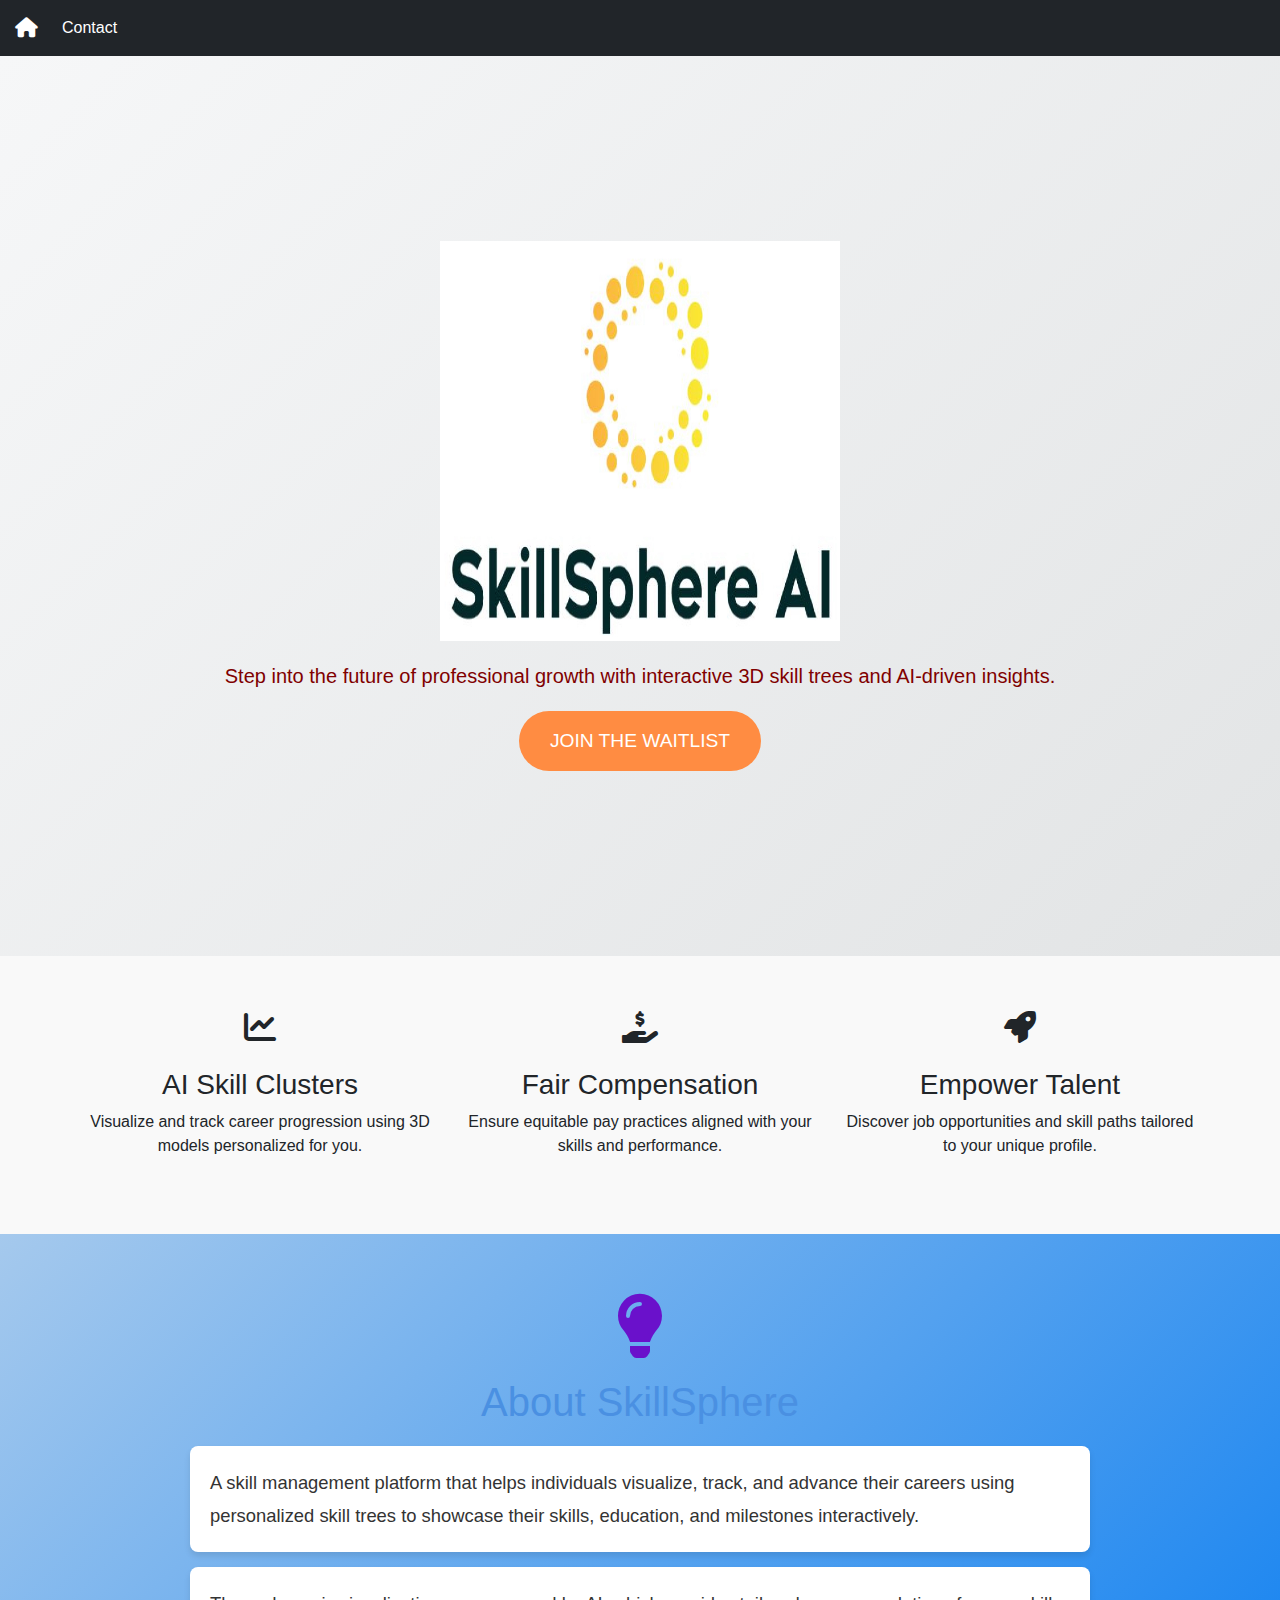
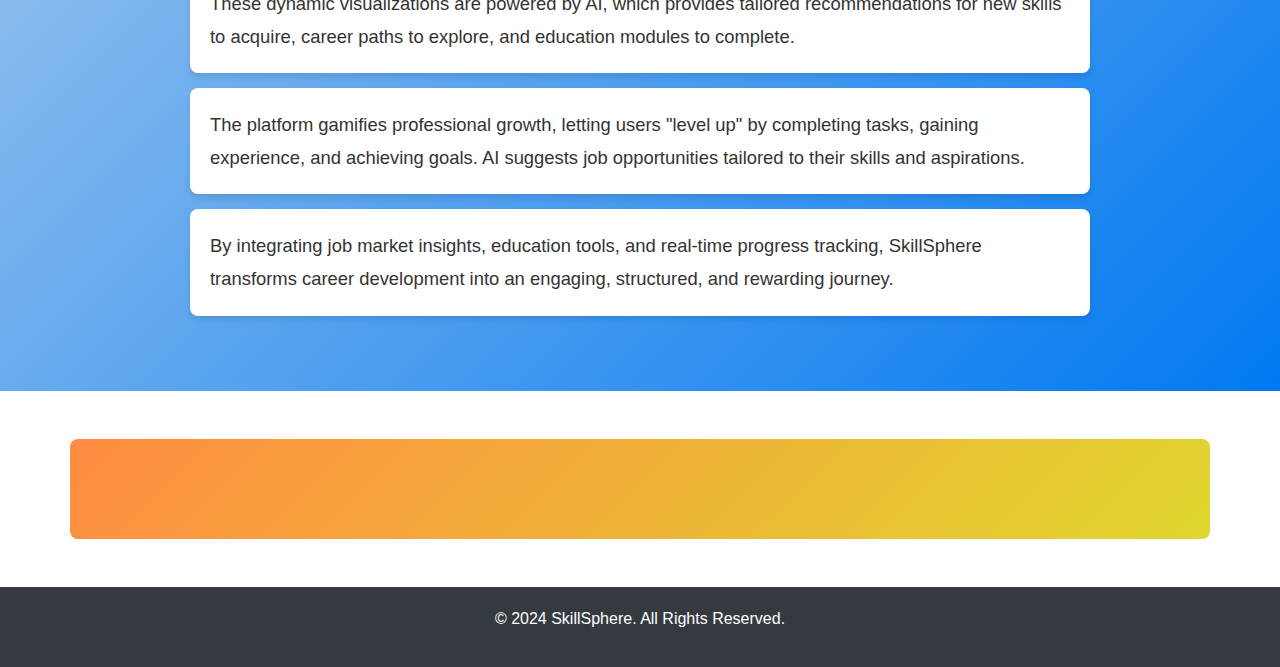
==== index.html @ cb1ab683 "fixed css issue" ====
<!DOCTYPE html>
<html lang="en">
  <head>
    <meta charset="UTF-8" />
    <meta name="viewport" content="width=device-width, initial-scale=1.0" />
    <title>SkillSphere - Redefining Skill Management</title>
    <!-- Bootstrap CSS -->
    <link
      href="https://cdn.jsdelivr.net/npm/bootstrap@5.3.0-alpha1/dist/css/bootstrap.min.css"
      rel="stylesheet"
    />
    <!-- FontAwesome -->
    <link
      rel="stylesheet"
      href="https://cdnjs.cloudflare.com/ajax/libs/font-awesome/6.0.0-beta3/css/all.min.css"
    />
    <link rel="stylesheet" href="style.css">
   
    <!-- MailerLite Universal -->
    <script>
      (function (w, d, e, u, f, l, n) {
        (w[f] =
          w[f] ||
          function () {
            (w[f].q = w[f].q || []).push(arguments);
          }),
          (l = d.createElement(e)),
          (l.async = 1),
          (l.src = u),
          (n = d.getElementsByTagName(e)[0]),
          n.parentNode.insertBefore(l, n);
      })(
        window,
        document,
        "script",
        "https://assets.mailerlite.com/js/universal.js",
        "ml"
      );
      ml("account", "1200268");
    </script>
    <!-- End MailerLite Universal -->
  </head>

  <body>
    <!-- Navbar -->
    <nav class="navbar navbar-expand-lg navbar-dark bg-dark">
      <a class="navbar-brand" href="index.html" style="padding-left: 15px;"><i class="fa-solid fa-house"></i></a>
      <button
        class="navbar-toggler"
        type="button"
        data-bs-toggle="collapse"
        data-bs-target="#navbarNavAltMarkup"
        aria-controls="navbarNavAltMarkup"
        aria-expanded="false"
        aria-label="Toggle navigation">
        <span class="navbar-toggler-icon"></span>
      </button>
      <div class="collapse navbar-collapse" id="navbarNavAltMarkup">
        <div class="navbar-nav">
          <a class="nav-item nav-link active" href="contact.html">Contact</a>
        </div>
      </div>
    </nav>
    <!-- End Navbar -->
    <!-- Hero Section -->
    <section class="hero">
      <div class="container">
        <img
          src="logowithtitle.jpg"
          style="height: 400px; width: 400px; border-radius: 0px"
        />
        <p>
          Step into the future of professional growth with interactive 3D skill
          trees and AI-driven insights.
        </p>
        <a href="#waitlist" class="btn btn-custom">Join the Waitlist</a>
      </div>
    </section>

    <!-- Features Section -->
    <section class="features">
      <div class="container">
        <div class="row text-center">
          <div class="col-md-4">
            <i class="fas fa-chart-line feature-icon fa-2xl" style="padding-bottom: 40px;""></i>
            <h3>AI Skill Clusters</h3>
            <p>
              Visualize and track career progression using 3D models
              personalized for you.
            </p>
          </div>
          <div class="col-md-4">
            <i class="fas fa-hand-holding-usd feature-icon fa-2xl" style="padding-bottom: 40px;"></i>
            <h3>Fair Compensation</h3>
            <p>
              Ensure equitable pay practices aligned with your skills and
              performance.
            </p>
          </div>
          <div class="col-md-4">
            <i class="fas fa-rocket feature-icon fa-2xl" style="padding-bottom: 40px;"></i>
            <h3>Empower Talent</h3>
            <p>
              Discover job opportunities and skill paths tailored to your unique
              profile.
            </p>
          </div>
        </div>
      </div>
    </section>

    <!-- About Section -->
    <section class="about-section">
      <div class="about-content">
        <i class="fas fa-lightbulb about-icon"></i>
        <h2>About SkillSphere</h2>

        <div class="info-card">
          <p>
            
A skill management platform that helps individuals visualize, track, and advance their careers 
using personalized skill trees to showcase their skills, education, and milestones interactively.
          </p>
        </div>

        <div class="info-card">
          <p>
            These dynamic visualizations are powered by AI,
            which provides tailored recommendations for new skills to acquire,
            career paths to explore, and education modules to complete.
          </p>
        </div>
      
        <div class="info-card">
          <p>
            The platform gamifies professional growth, letting users "level up" by completing tasks, 
            gaining experience, and achieving goals. AI suggests job opportunities tailored to their skills and aspirations.
          </p>
        </div>

        <div class="info-card">
          <p>
            By integrating job market insights, education tools, and real-time
            progress tracking, SkillSphere transforms career development into an
            engaging, structured, and rewarding journey.
          </p>
        </div>
      </div>
    </section>

    <!-- Call-to-Action Section -->

    <section id="waitlist" class="text-center py-5">
      <div class="container cta">
        <div class="ml-embedded" data-form="h3P9RH"></div>
      </div>
    </section>

    <!-- Footer -->
    <footer>
      <p>&copy; 2024 SkillSphere. All Rights Reserved.</p>
    </footer>

    <!-- Bootstrap JS -->
    <script src="https://cdn.jsdelivr.net/npm/bootstrap@5.3.0-alpha1/dist/js/bootstrap.bundle.min.js"></script>
    <!-- jQuery -->
    <script src="https://code.jquery.com/jquery-3.6.0.min.js"></script>
    <!-- Custom JS -->
    <script>
      $(document).ready(function () {
        $("#waitlist-form").on("submit", function (e) {
          e.preventDefault();
          alert("Thank you for signing up!");
        });
      });
    </script>
  </body>
</html>
---- style.css ----
@media (max-width: 768px) {
    body {
      font-size: 14px;
      padding: 10px;
    }
  }

  body {
    font-family: Arial, sans-serif;
    margin: 0;
    padding: 0;
    overflow-x: hidden;
    justify-content: center;
    align-items: center;
  }

  .hero {
    background: linear-gradient(135deg, #f6f7f8, rgb(226, 228, 229));
    /*background-image: url(headerimage.png);*/
    background-repeat: no-repeat;
    background-position: center center;
    color: maroon;
    height: 100vh;
    display: flex;
    flex-direction: column;
    justify-content: center;
    align-items: center;
    text-align: center;
    position: relative;
    overflow: hidden;
  }

  .hero h1 {
    font-size: 3.5rem;
    font-weight: bold;
    animation: fadeIn 1.5s ease-in-out;
  }

  .hero p {
    font-size: 1.25rem;
    margin: 20px 0;
    animation: fadeIn 2s ease-in-out;
  }

  .btn-custom {
    background-color: #ff8c42;
    color: white;
    padding: 15px 30px;
    font-size: 1.2rem;
    border-radius: 50px;
    text-transform: uppercase;
    transition: transform 0.3s ease, background-color 0.3s ease;
  }

  .btn-custom:hover {
    background-color: #e07a2e;
    transform: scale(1.05);
  }

  .features {
    background-color: #f9f9f9;
    padding: 60px 0;
  }

  .about-section {
    padding: 60px 20px;
    background: linear-gradient(135deg, #a5c9ed, #0179f1);
  }

  .about-content {
    max-width: 1200px;
    margin: auto;
    text-align: center;
  }

  .about-content h2 {
    font-size: 2.5rem;
    color: #4a90e2;
    margin-bottom: 20px;
  }

  .about-content p {
    font-size: 1.15rem;
    line-height: 1.8;
    margin-bottom: 30px;
    color: #333;
  }

  .about-icon {
    font-size: 4rem;
    color: #6a11cb;
    margin-bottom: 20px;
  }

  .cta {
    background: linear-gradient(135deg, #ff8c42, #e0d72e);
    color: white;
    padding: 50px 20px;
    text-align: center;
    border-radius: 8px;
  }

  footer {
    background-color: #343a40;
    color: white;
    padding: 20px 0;
    text-align: center;
  }

  .info-card {
    background: #ffffff;
    box-shadow: 0 4px 6px rgba(0, 0, 0, 0.1);
    border-radius: 8px;
    padding: 20px;
    margin: 15px auto;
    text-align: left;
    max-width: 900px;
  }

  .info-card p {
    font-size: 1.15rem;
    color: #333;
    margin: 0;
    line-height: 1.8;
  }

  /* contact form */


  .form-container {
    background: white;
    padding: 2rem;
    color: black;
    border-radius: 8px;
    box-shadow: 0 4px 6px rgba(0, 0, 0, 0.1);
    width: 100%;
    max-width: 400px;
    margin: 0 auto;
  }

  @keyframes fadeIn {
    0% {
      opacity: 0;
      transform: translateY(20px);
    }
    100% {
      opacity: 1;
      transform: translateY(0);
    }
  }
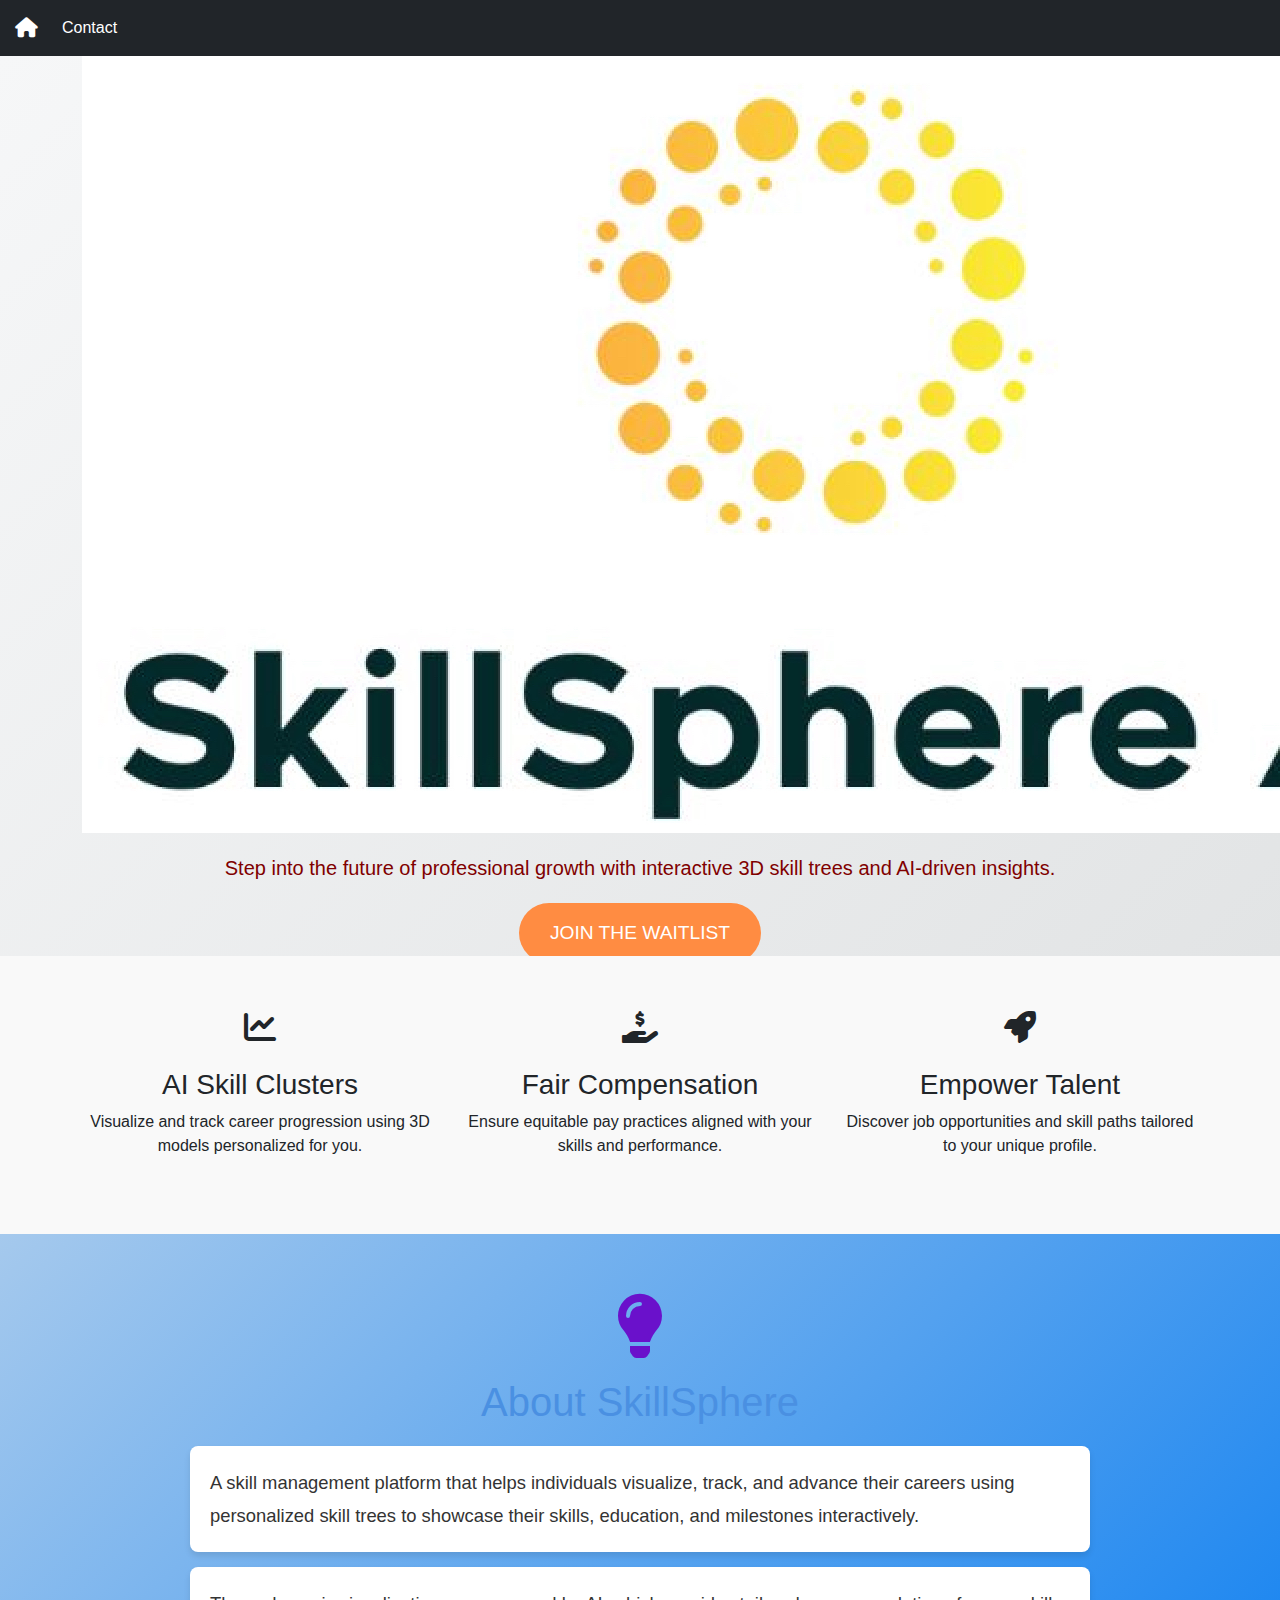
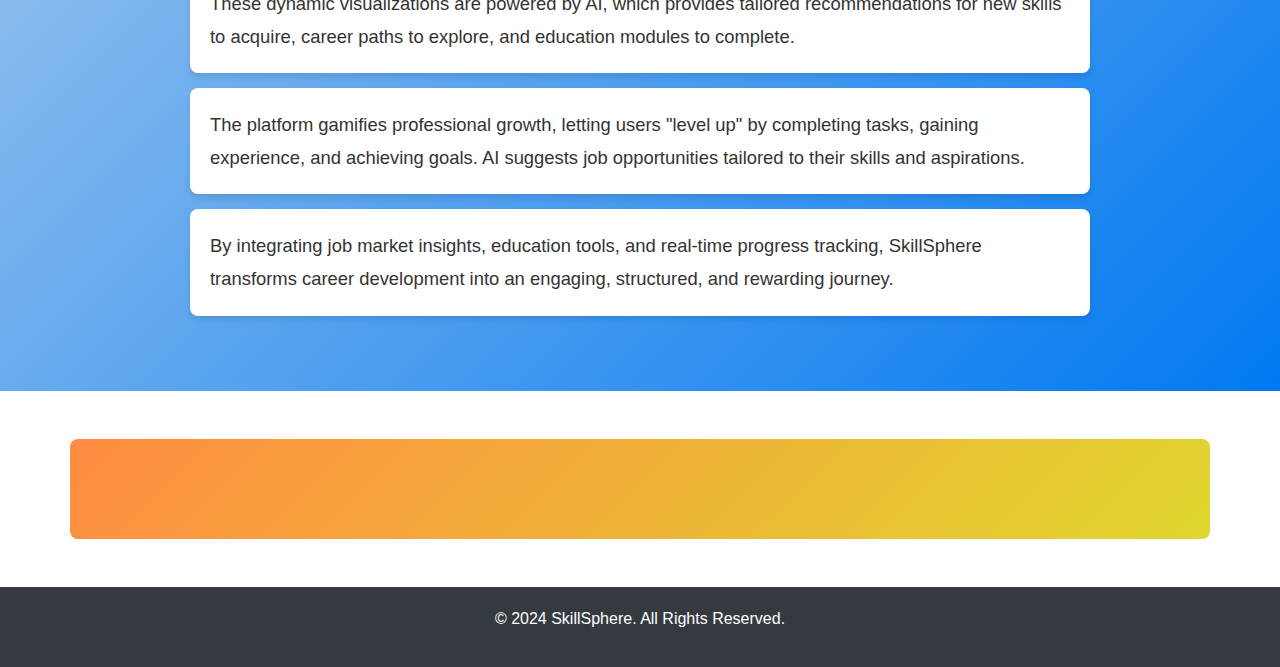
==== commit 27e7ec28: "removed styling on logo" ====
--- a/index.html
+++ b/index.html
@@ -66,9 +66,7 @@
     <section class="hero">
       <div class="container">
         <img
-          src="logowithtitle.jpg"
-          style="height: 400px; width: 400px; border-radius: 0px"
-        />
+          src="logowithtitle.jpg" />
         <p>
           Step into the future of professional growth with interactive 3D skill
           trees and AI-driven insights.
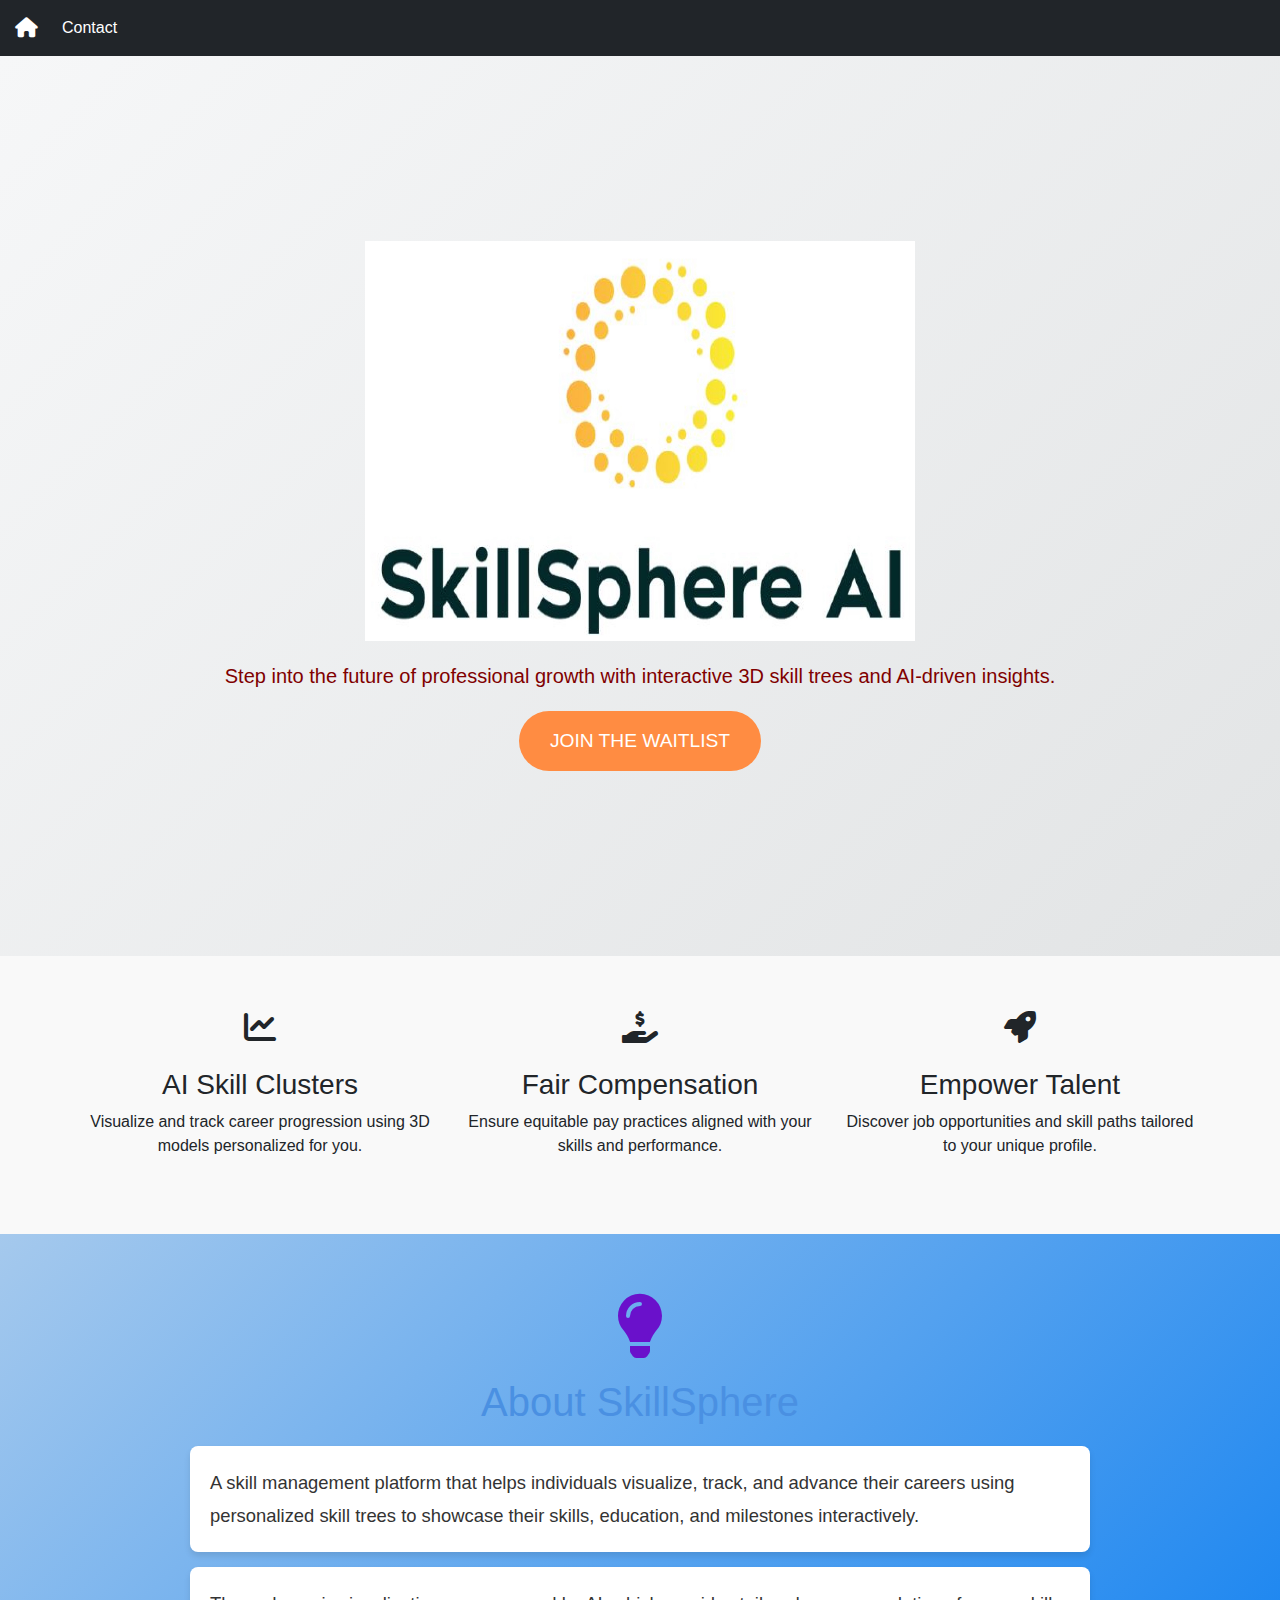
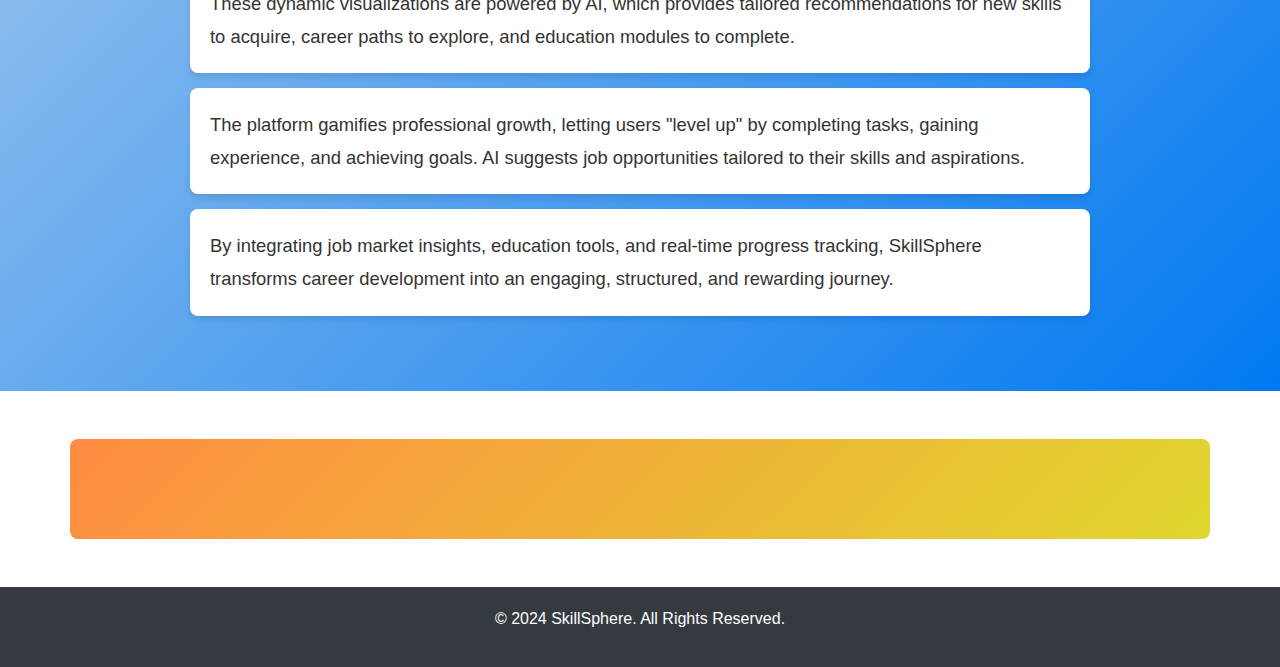
==== commit 55845b48: "fixing logo size" ====
--- a/index.html
+++ b/index.html
@@ -66,7 +66,7 @@
     <section class="hero">
       <div class="container">
         <img
-          src="logowithtitle.jpg" />
+          src="logowithtitle.jpg" style="height: 400px; width: 550px" />
         <p>
           Step into the future of professional growth with interactive 3D skill
           trees and AI-driven insights.
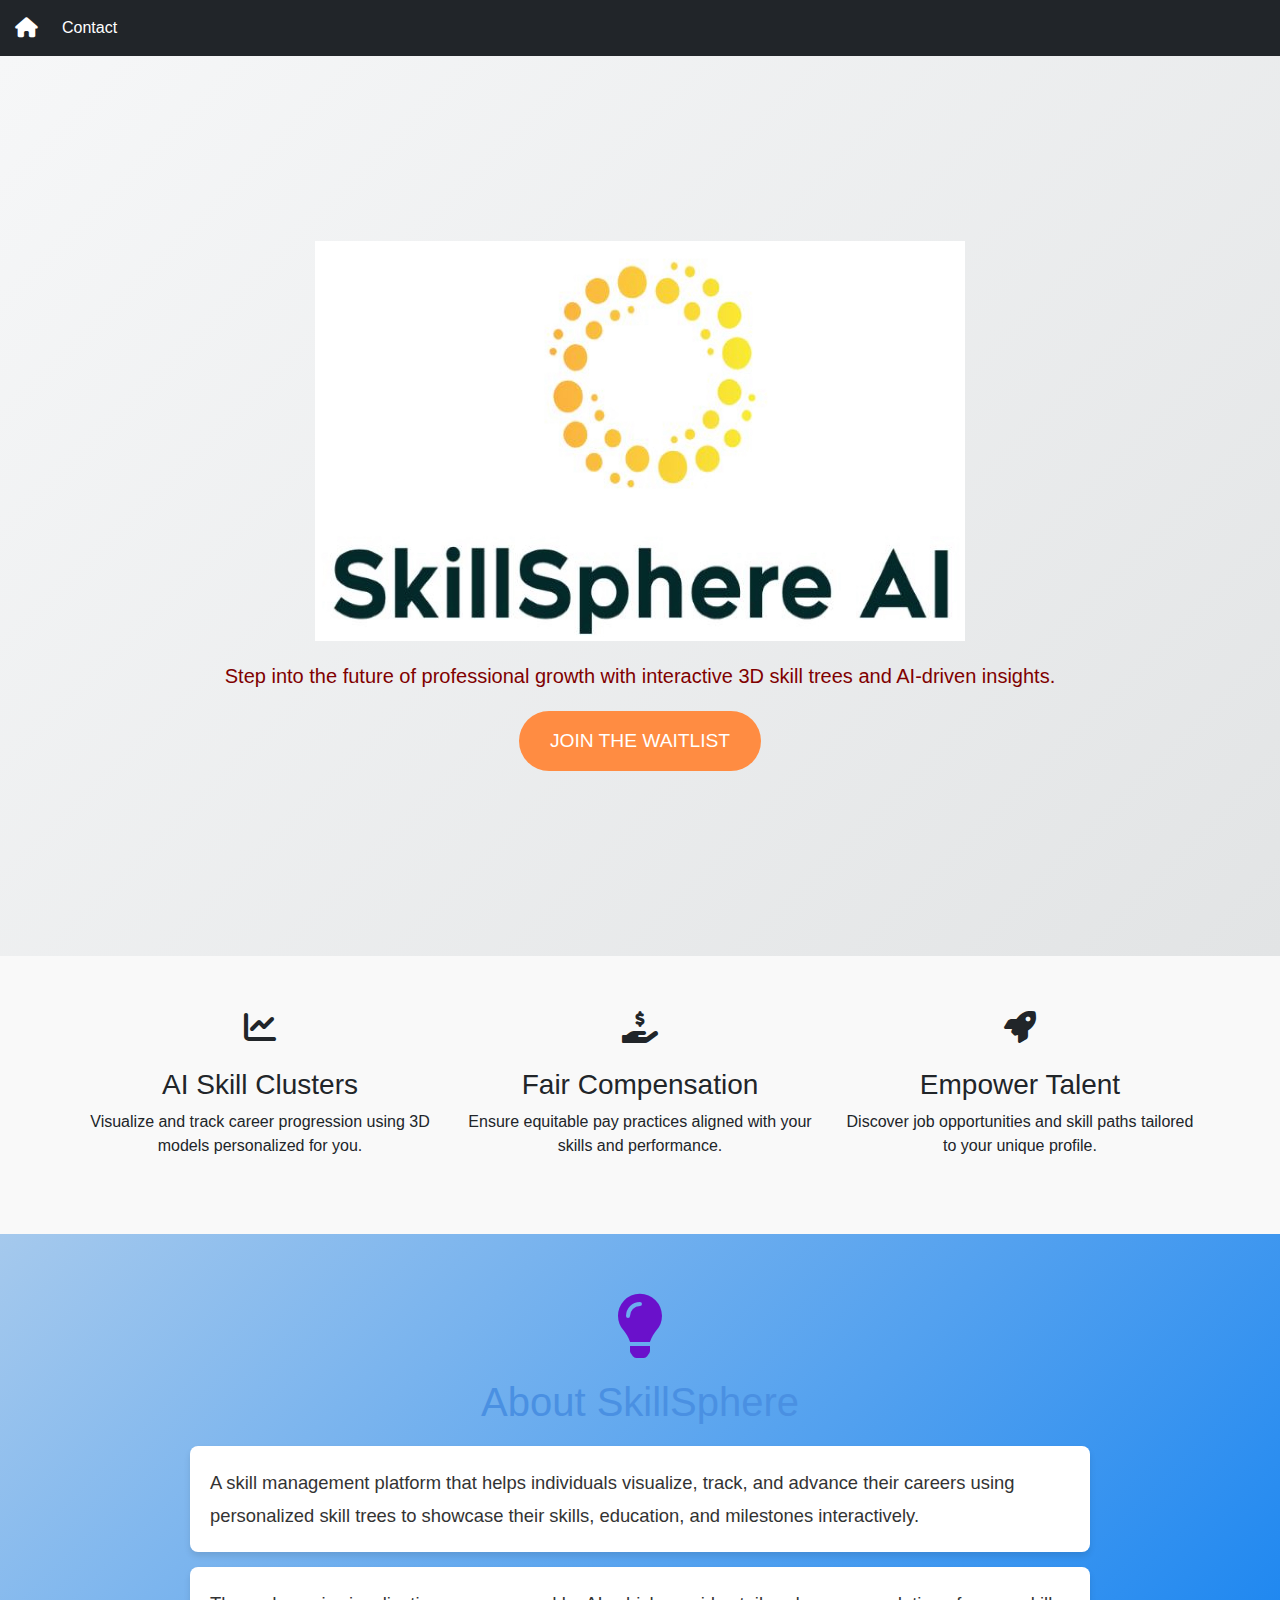
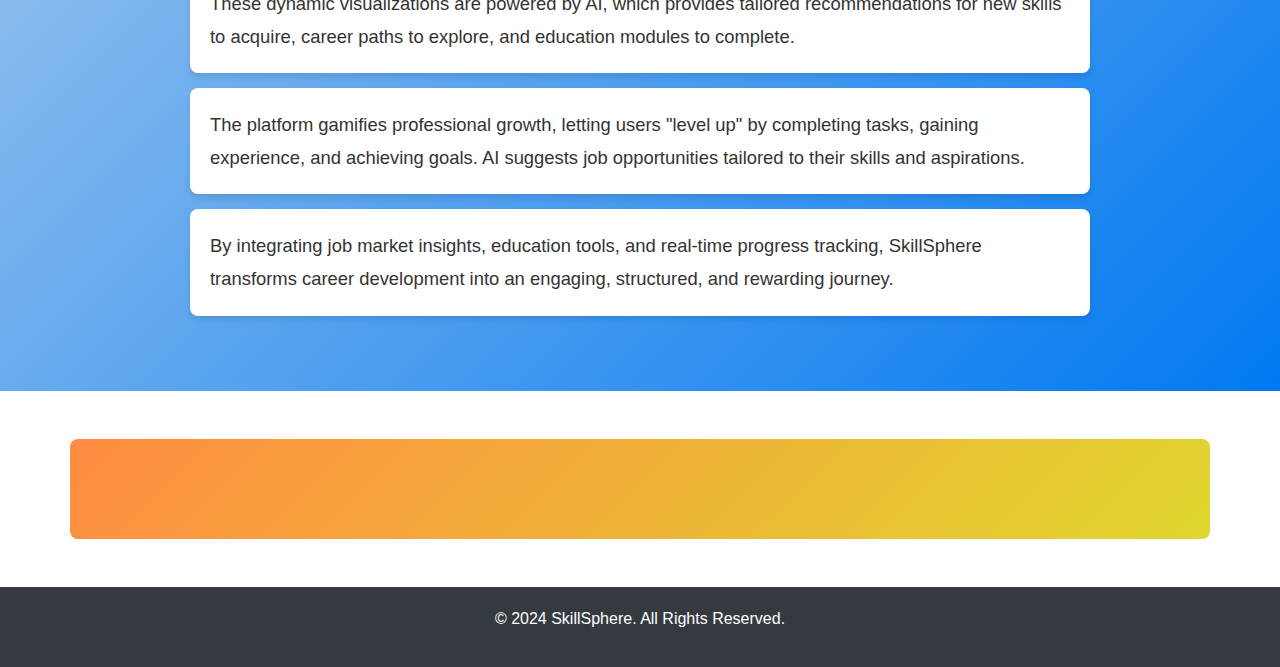
==== commit 7ff85415: "resize logo" ====
--- a/index.html
+++ b/index.html
@@ -66,7 +66,7 @@
     <section class="hero">
       <div class="container">
         <img
-          src="logowithtitle.jpg" style="height: 400px; width: 550px" />
+          src="logowithtitle.jpg" style="height: 400px; width: 650px" />
         <p>
           Step into the future of professional growth with interactive 3D skill
           trees and AI-driven insights.
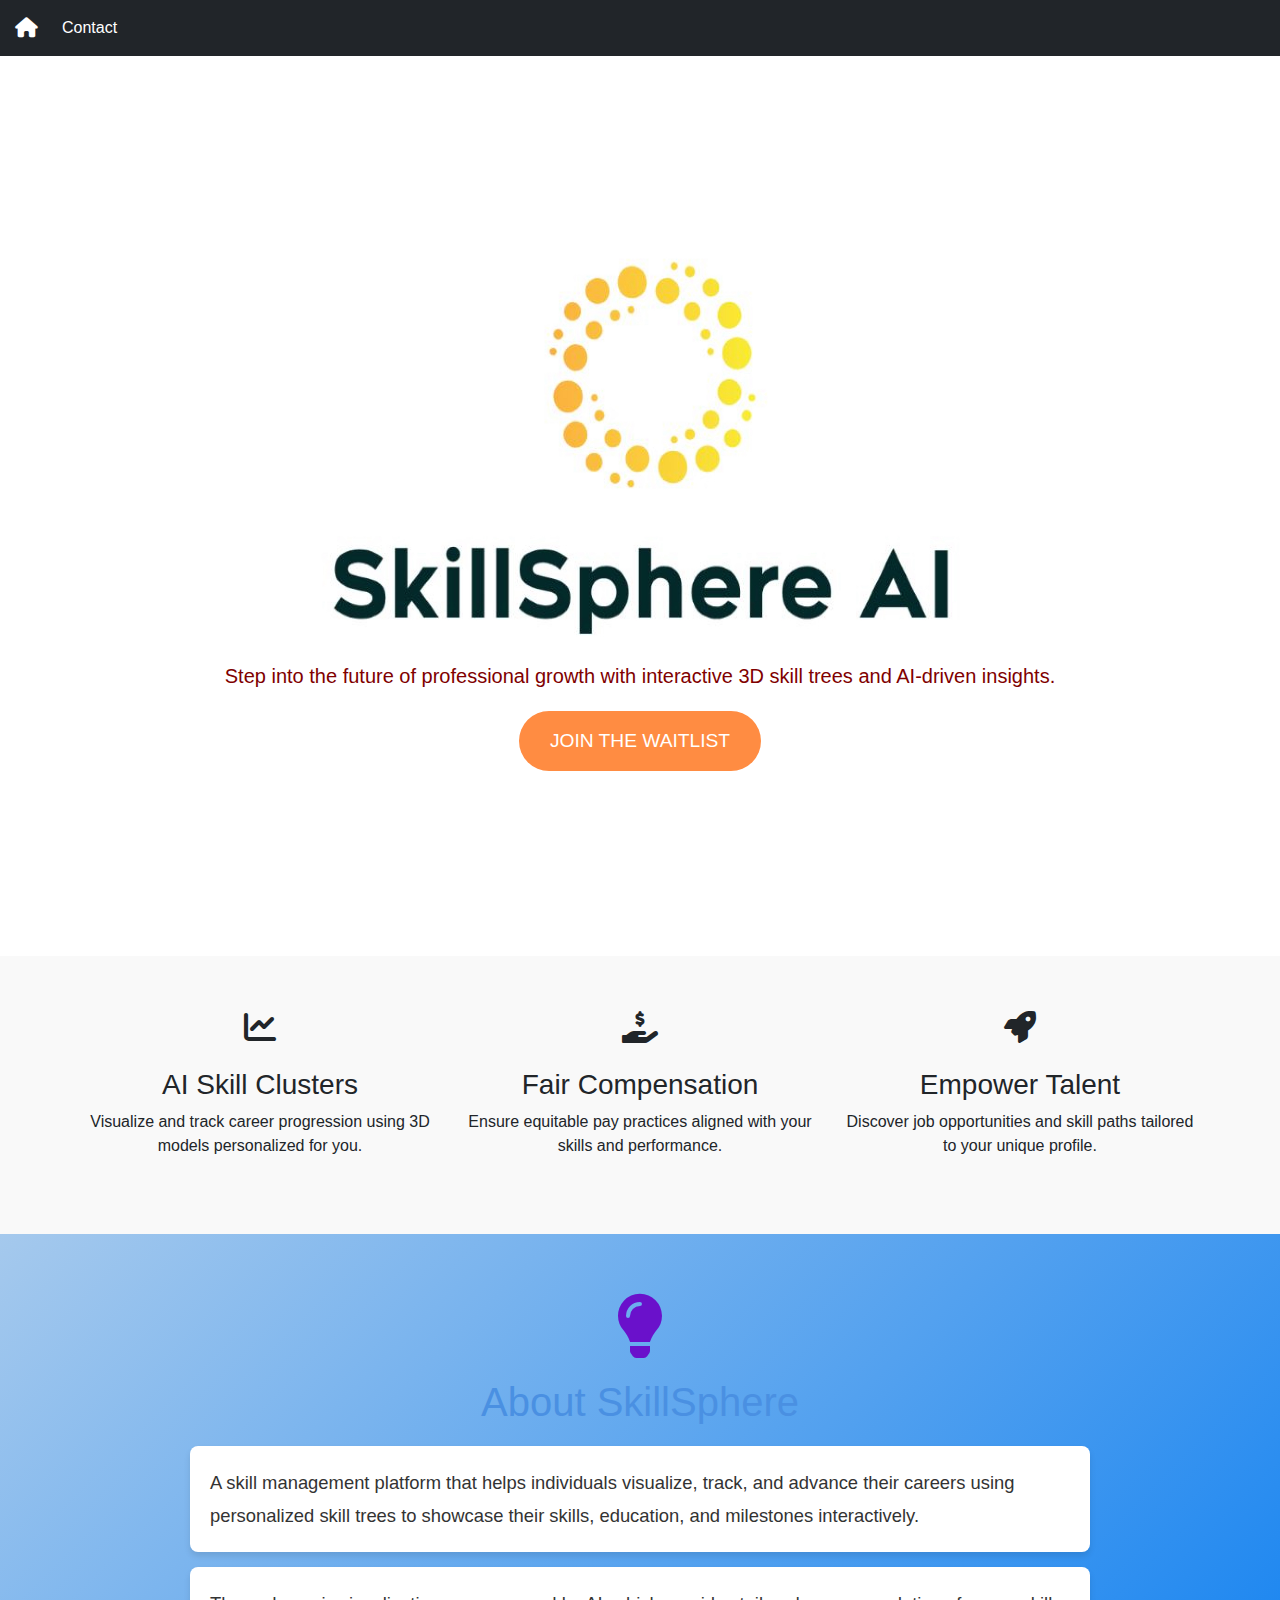
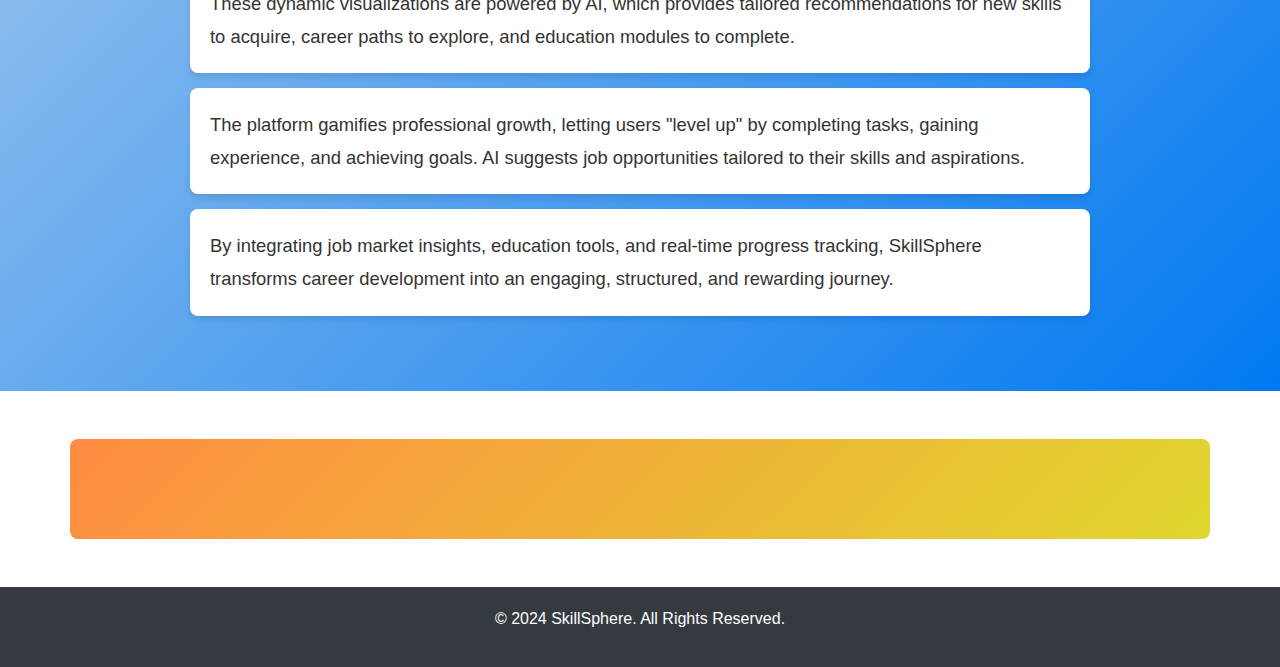
==== commit a72ff030: "more css updates" ====
--- a/index.html
+++ b/index.html
@@ -63,7 +63,7 @@
     </nav>
     <!-- End Navbar -->
     <!-- Hero Section -->
-    <section class="hero">
+    <section class="hero" style="background-color: white;">
       <div class="container">
         <img
           src="logowithtitle.jpg" style="height: 400px; width: 650px" />
--- a/style.css
+++ b/style.css
@@ -16,7 +16,7 @@
   }
 
   .hero {
-    background: linear-gradient(135deg, #f6f7f8, rgb(226, 228, 229));
+    background-color:#ffffff;
     /*background-image: url(headerimage.png);*/
     background-repeat: no-repeat;
     background-position: center center;
@@ -127,16 +127,14 @@
 
   /* contact form */
 
-
+  
   .form-container {
     background: white;
     padding: 2rem;
-    color: black;
     border-radius: 8px;
     box-shadow: 0 4px 6px rgba(0, 0, 0, 0.1);
     width: 100%;
     max-width: 400px;
-    margin: 0 auto;
   }
 
   @keyframes fadeIn {
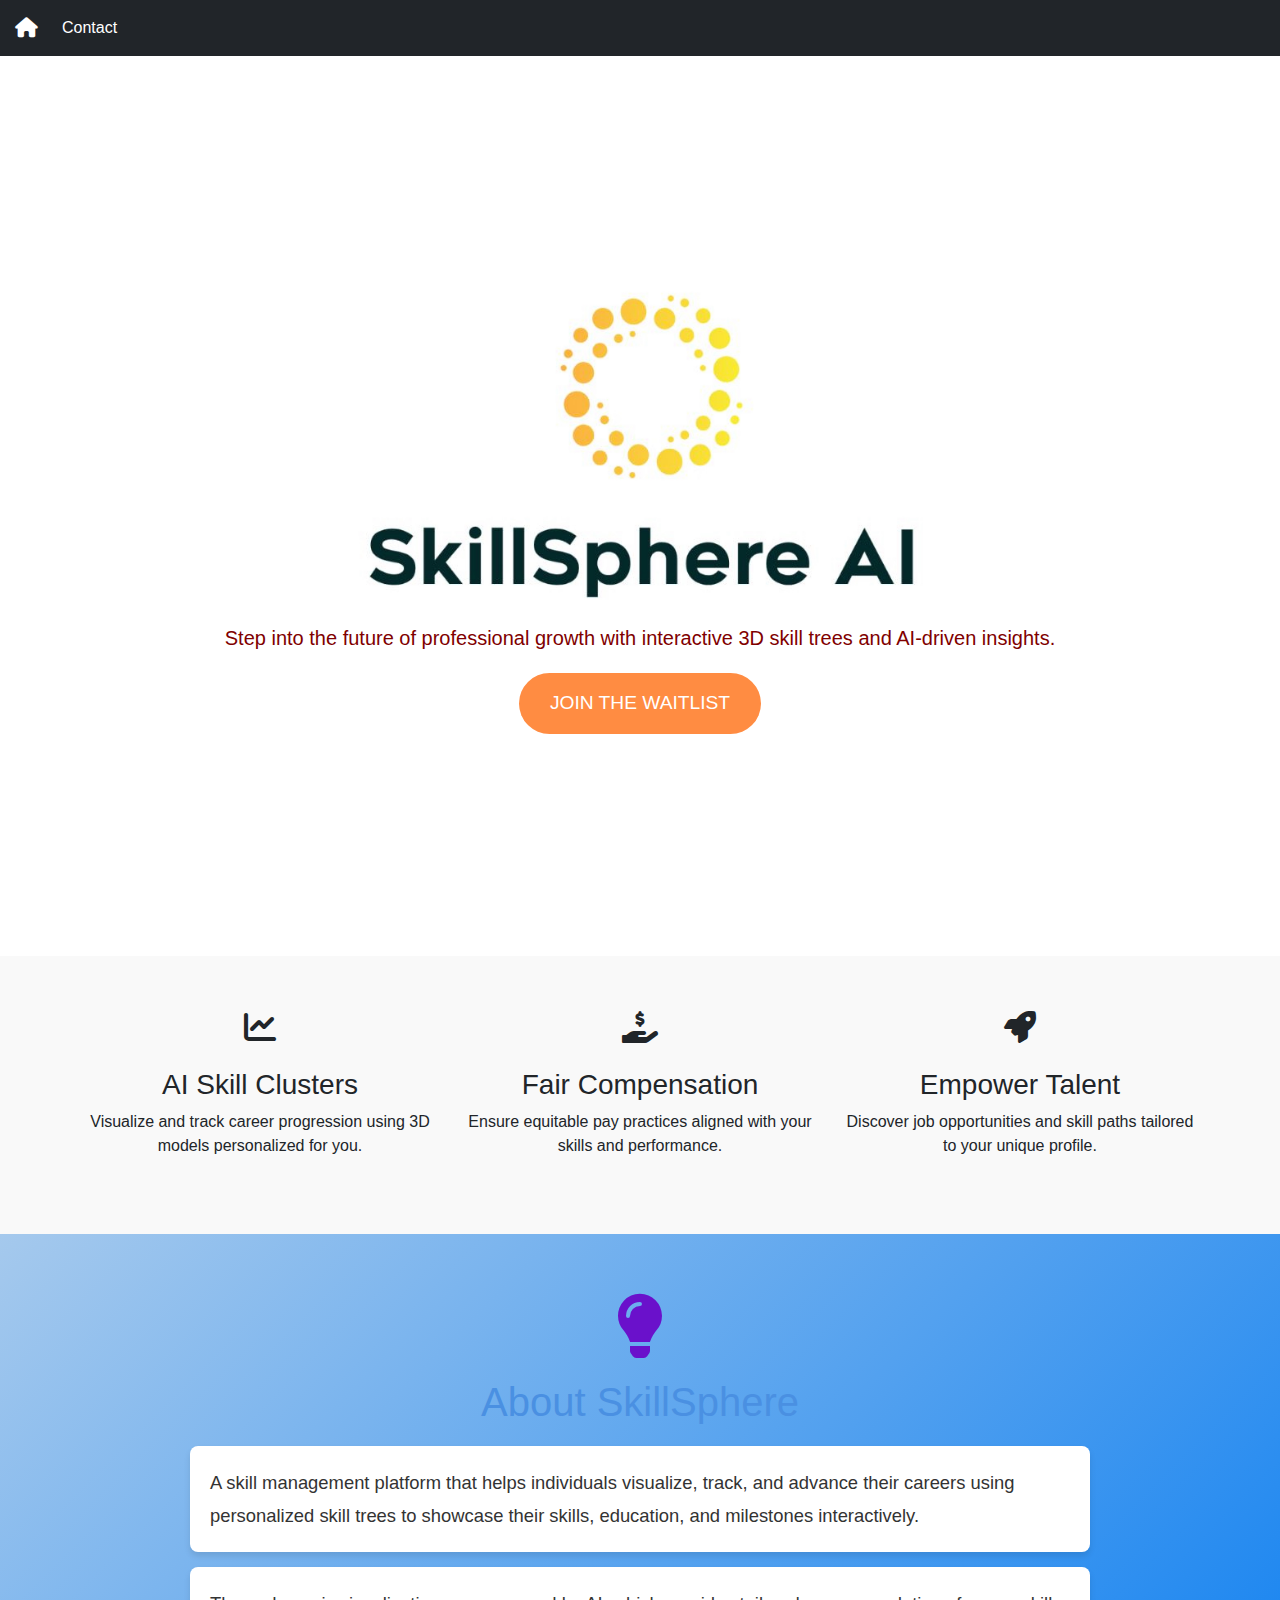
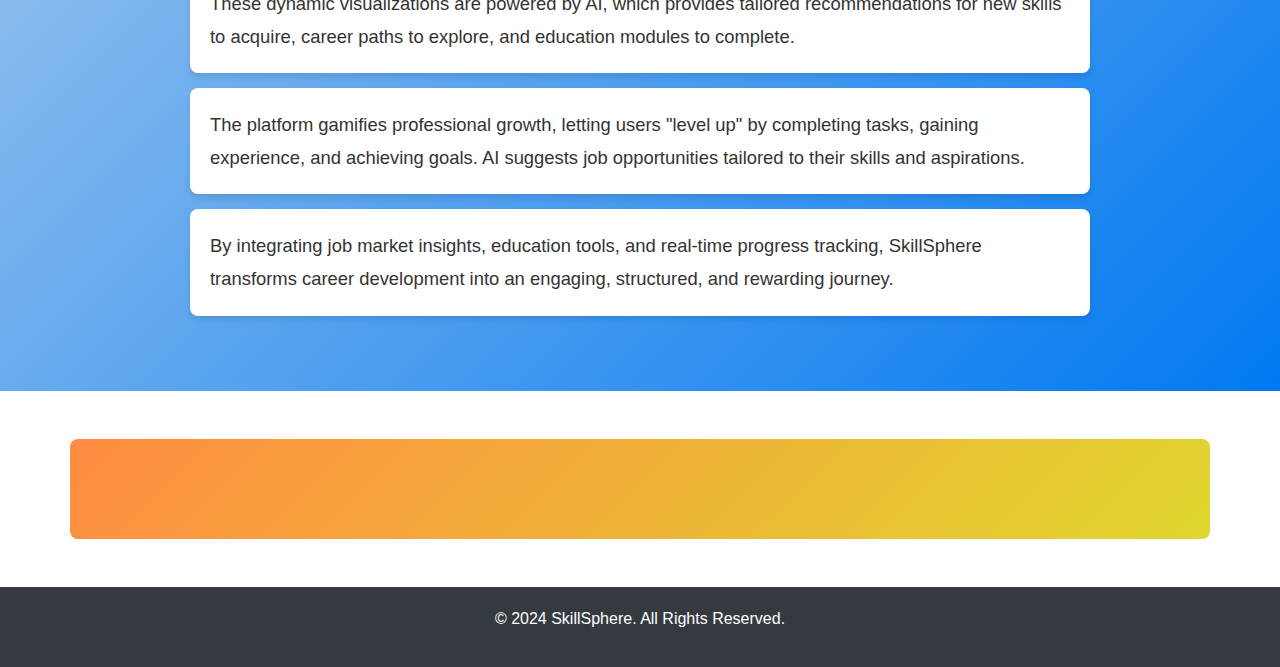
==== commit b53c578c: "added new logo size" ====
--- a/index.html
+++ b/index.html
@@ -64,15 +64,15 @@
     <!-- End Navbar -->
     <!-- Hero Section -->
     <section class="hero" style="background-color: white;">
-      <div class="container">
+      
         <img
-          src="logowithtitle.jpg" style="height: 400px; width: 650px" />
+          src="logowithtitle.jpg" style="height: 325px; width: 575px" />
         <p>
           Step into the future of professional growth with interactive 3D skill
           trees and AI-driven insights.
         </p>
         <a href="#waitlist" class="btn btn-custom">Join the Waitlist</a>
-      </div>
+      
     </section>
 
     <!-- Features Section -->
